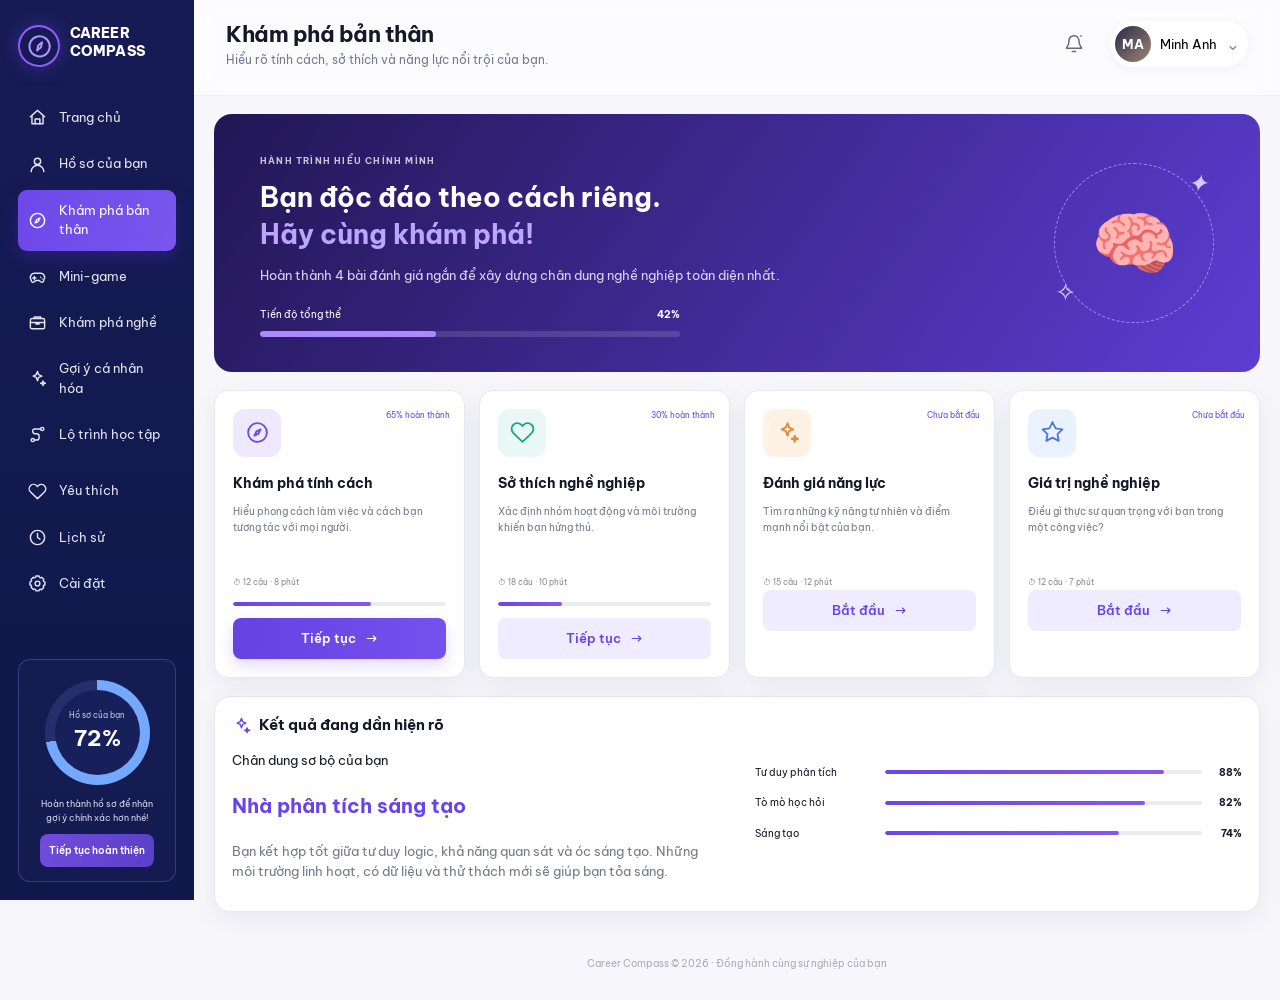
==== frontend/discovery.html @ e7202a78 "first commit" ====
<!doctype html><html lang="vi"><head><meta charset="UTF-8"><meta name="viewport" content="width=device-width,initial-scale=1"><title>Khám phá bản thân | Career Compass</title><link rel="preconnect" href="https://fonts.googleapis.com"><link rel="preconnect" href="https://fonts.gstatic.com" crossorigin><link href="https://fonts.googleapis.com/css2?family=Be+Vietnam+Pro:wght@400;500;600;700;800&display=swap" rel="stylesheet"><link rel="stylesheet" href="assets/css/main.css"></head><body data-page="discovery"><div id="app"></div><script type="module" src="assets/js/app.js"></script></body></html>
---- frontend/assets/css/main.css ----
:root{
  --primary:#6845e8;--primary-dark:#5030ca;--primary-soft:#f0ecff;--navy:#11194c;
  --text:#17172a;--muted:#77788b;--line:#e9e8f1;--bg:#f7f7fb;--white:#fff;
  --green:#19a66f;--orange:#f39a43;--blue:#4d79ec;--red:#e85667;
  --shadow:0 8px 28px rgba(35,31,78,.07);--radius:16px;--sidebar:194px;
}
*{box-sizing:border-box}html{scroll-behavior:smooth}body{margin:0;background:var(--bg);color:var(--text);font:13px/1.55 "Be Vietnam Pro",system-ui,sans-serif}button,input,select{font:inherit}button,a{-webkit-tap-highlight-color:transparent}a{color:inherit;text-decoration:none}.icon{display:inline-block;vertical-align:middle;flex:none}.muted{color:var(--muted)}
.sidebar{position:fixed;inset:0 auto 0 0;width:var(--sidebar);padding:25px 18px 18px;background:linear-gradient(180deg,#171b55,#10194c 72%,#11184b);color:#fff;display:flex;flex-direction:column;z-index:30;overflow-y:auto}.brand{height:57px;display:flex;align-items:flex-start;gap:10px;font-size:14px;font-weight:800;line-height:1.25;letter-spacing:.1px}.brand-mark{width:42px;height:42px;border:2px solid #8f5bff;border-radius:50%;display:grid;place-items:center;color:#b092ff;transform:rotate(-13deg);box-shadow:0 0 20px rgba(132,84,255,.3)}.nav-list{display:flex;flex-direction:column;gap:5px;margin-top:15px}.nav-item{position:relative;display:flex;align-items:center;gap:12px;padding:11px 10px;border-radius:9px;color:#e4e5f4;font-size:12.5px;transition:.2s}.nav-item:hover{background:rgba(255,255,255,.08);transform:translateX(2px)}.nav-item.active{background:linear-gradient(100deg,#6d48e9,#7956ed);color:#fff;box-shadow:0 8px 18px rgba(70,42,190,.35)}.nav-divider{height:5px}.profile-progress{margin-top:auto;border:1px solid rgba(130,128,236,.32);border-radius:12px;padding:20px 10px 14px;text-align:center;background:rgba(50,50,120,.15)}.ring,.big-ring{width:105px;height:105px;margin:0 auto 12px;border-radius:50%;display:grid;place-items:center;background:conic-gradient(#74a9ff 0 72%,rgba(122,158,255,.15) 72%);position:relative}.ring:before,.big-ring:before{content:"";position:absolute;inset:10px;border-radius:50%;background:#17205a}.ring div,.big-ring>*{z-index:1}.ring small{font-size:8px;display:block;color:#c7c9e5}.ring strong{font-size:22px;display:block}.profile-progress p{font-size:9px;color:#d8d9e8}.btn{border:0;border-radius:8px;display:inline-flex;align-items:center;justify-content:center;gap:8px;padding:10px 16px;cursor:pointer;font-weight:600;transition:.2s}.btn:hover{transform:translateY(-1px);filter:brightness(1.03)}.btn:disabled{cursor:not-allowed;transform:none}.btn-primary{color:#fff;background:linear-gradient(100deg,#6541e3,#7651ed);box-shadow:0 6px 15px rgba(104,69,232,.2)}.btn-soft{color:var(--primary);background:var(--primary-soft)}.btn-outline{color:#5d5d70;border:1px solid var(--line);background:#fff}.btn-ghost{background:#fff;border:1px solid var(--line);color:#656479}.btn-white{background:#fff;color:var(--primary)}.btn-glass{color:#fff;background:linear-gradient(100deg,#734bdd,#5a40c8)}.btn-danger{background:#fff0f2;color:var(--red)}.btn-disabled{background:#e9e9ef;color:#9292a2}.btn-block{width:100%}.btn-sm{font-size:10px;padding:9px}.btn-xs{font-size:10px;padding:6px 9px}.btn-center{display:flex;width:max-content;margin:14px auto 0}.text-link{font-size:11px;color:#66647a;display:inline-flex;align-items:center;gap:4px}.main-shell{margin-left:var(--sidebar);min-height:100vh}.topbar{height:96px;padding:21px 32px 17px;display:flex;justify-content:space-between;align-items:flex-start;background:rgba(255,255,255,.66);border-bottom:1px solid rgba(233,232,241,.7);backdrop-filter:blur(10px);position:relative;z-index:10}.heading{display:flex;align-items:center;gap:12px}.heading h1{font-size:22px;line-height:1.2;margin:0 0 4px;letter-spacing:-.5px}.heading p{margin:0;color:var(--muted);font-size:11.5px}.top-actions{display:flex;align-items:center;gap:18px}.icon-btn{border:0;background:transparent;color:#67687c;width:36px;height:36px;border-radius:50%;display:grid;place-items:center;cursor:pointer}.icon-btn:hover{background:#f0eef8}.notification{position:relative}.notification span{width:6px;height:6px;background:#f05b6e;border:2px solid #fff;border-radius:50%;position:absolute;right:8px;top:7px}.user-menu{display:flex;align-items:center;gap:9px;border:0;background:#fff;padding:5px 8px 5px 5px;border-radius:24px;box-shadow:0 2px 12px rgba(40,38,77,.05);cursor:pointer}.avatar,.big-avatar{width:36px;height:36px;border-radius:50%;display:grid;place-items:center;color:#fff;font-weight:700;background:linear-gradient(135deg,#292a4c,#a18472)}.user-menu .caret{font-size:17px;color:#8b8b99}.mobile-menu{display:none}.page-content{padding:18px 20px 30px;max-width:1600px;margin:auto}.card{background:#fff;border:1px solid var(--line);border-radius:var(--radius);box-shadow:var(--shadow);padding:17px;margin-bottom:14px}.card-head{min-height:24px;display:flex;align-items:center;justify-content:space-between;margin-bottom:12px}.card-head h2{margin:0;font-size:14.5px;display:flex;align-items:center;gap:8px}.card-head h2 small{font-weight:400;color:#9a9aa8}.title-icon{color:var(--primary);display:inline-grid}.title-icon.tone-green{color:var(--green)}footer{text-align:center;padding:0 20px 28px;color:#aaaab6;font-size:10px}.toast{position:fixed;z-index:60;right:24px;bottom:24px;background:#252044;color:#fff;border-radius:10px;padding:12px 18px;box-shadow:0 10px 30px #25204444;transform:translateY(80px);opacity:0;transition:.25s}.toast.show{transform:translateY(0);opacity:1}.sidebar-overlay{display:none}

/* Dashboard */
.dashboard-grid{display:grid;grid-template-columns:27% 36% 37%;gap:12px}.dash-left,.dash-middle,.dash-right{min-width:0}.survey-card{min-height:445px}.survey-card .muted{font-size:10px;margin-top:-4px}.step-line{display:flex;justify-content:space-between;margin:17px 0 7px;font-size:10px;color:#67677a}.step-line b{color:var(--primary)}.progress{height:6px;border-radius:9px;background:#ecebf2;overflow:hidden}.progress i{display:block;height:100%;border-radius:inherit;background:linear-gradient(90deg,#6b47e6,#8657ee)}.question{margin-top:19px}.question h3{font-size:12px;margin:0}.question>small{font-size:9px;color:#90909c}.question label{display:flex;align-items:center;gap:8px;padding:8px 6px;border:1px solid #ececf1;border-radius:5px;margin-top:4px;cursor:pointer;font-size:10px}.question label:hover{border-color:#b9a9f7;background:#faf9ff}.question input{accent-color:var(--primary);margin:0}.question .btn{margin-top:14px;font-size:11px}.game-card{min-height:320px}.game-feature{height:210px;background:linear-gradient(135deg,#fafaff,#f2f0ff);border:1px solid #eeedf6;border-radius:10px;padding:13px;position:relative;overflow:hidden}.game-feature h3{font-size:13px;margin:11px 0 4px}.game-feature p{font-size:9px;color:#77788a;margin:0}.pill,.tags span{font-size:8px;background:#f1edff;color:#7362a5;border-radius:4px;padding:4px 7px}.chart-art{display:flex;align-items:flex-end;gap:7px;width:120px;height:64px;border:1px solid #deddea;margin:10px 0 5px;padding:9px}.chart-art i{display:block;width:13px;background:linear-gradient(#ffb05f,#ef8a35)}.chart-art i:nth-child(1){height:20px;background:#5aaf8a}.chart-art i:nth-child(2){height:35px}.chart-art i:nth-child(3){height:26px;background:#77c7c1}.chart-art b{width:34px;height:34px;border-radius:50%;background:conic-gradient(#52aaa0 0 30%,#f6ad50 30% 65%,#6b69c9 65%)}.game-feature small{font-size:8px;color:#88899a}.detective{position:absolute;right:8px;bottom:-1px;font-size:96px;filter:drop-shadow(0 8px 10px #51449e33)}.game-btn{position:absolute;margin:-50px 14px 0;right:2px;font-size:10px}.trend-card{min-height:520px}.tabs{display:flex;gap:4px;flex-wrap:wrap}.tabs button{border:0;background:#f7f6fa;color:#575767;border-radius:6px;padding:7px 11px;font-size:9px;cursor:pointer}.tabs button.active{background:#eee9ff;color:var(--primary);font-weight:700}.table-head{display:grid;grid-template-columns:1fr 80px 90px;color:#858593;font-size:9px;margin-top:16px;padding:0 4px 9px;border-bottom:1px solid #eee}.table-head span:nth-child(n+2){text-align:center}.career-row{min-height:69px;display:grid;grid-template-columns:25px 1fr 72px 87px;gap:7px;align-items:center;border-bottom:1px solid #eee}.rank{width:22px;height:27px;border-radius:6px;display:grid;place-items:center;font-weight:700;color:var(--accent);background:color-mix(in srgb,var(--accent) 10%,white)}.career-info{min-width:0}.career-info strong,.career-info small{display:block;white-space:nowrap;overflow:hidden;text-overflow:ellipsis}.career-info strong{font-size:10px}.career-info small{font-size:8px;color:#9999a6;margin-top:4px}.sparkline{width:68px}.salary{text-align:right}.salary strong,.salary small{display:block;font-size:9px}.salary small{font-size:8px;color:var(--green);margin-top:5px}.market-card{min-height:153px}.market-grid{display:grid;grid-template-columns:repeat(3,1fr);gap:8px}.market-grid>div{border:1px solid #efeff4;border-radius:8px;padding:13px 10px;min-height:92px}.market-grid span{display:block;font-size:8px;color:#7f7f90}.market-grid strong{display:block;font-size:19px;color:#5d52d0;margin:9px 0}.market-grid small{color:var(--green)}.market-grid a{font-size:8px;color:var(--primary);float:right}.chat-card{min-height:421px}.head-actions{color:#777;font-weight:400}.chat-box{height:312px;overflow-y:auto;padding:1px 0 10px;display:flex;flex-direction:column;gap:10px}.message{max-width:70%;font-size:10px;border-radius:10px;padding:13px 12px;position:relative}.message.bot{background:#f5f4f8;align-self:flex-start}.message.me{background:linear-gradient(110deg,#6b48e1,#744ae5);color:#fff;align-self:flex-end}.message time{display:block;text-align:right;font-size:7px;opacity:.65;margin-top:7px}.chat-input{height:38px;border:1px solid #ecebf1;border-radius:20px;display:flex;align-items:center;padding-left:12px}.chat-input input{border:0;outline:0;flex:1;min-width:0;font-size:9px;background:transparent}.chat-input button{width:32px;height:32px;border:0;border-radius:50%;background:var(--primary);color:#fff;display:grid;place-items:center;margin-right:2px;cursor:pointer}.recommend-wrap{min-height:350px}.recommend-card{padding:14px;border-radius:10px;background:linear-gradient(140deg,#f8f6ff,#fff);border:1px solid #e7e2fb}.recommend-top{display:flex;justify-content:space-between;align-items:center}.best-label{font-size:8px;color:#fff;background:#f1a457;padding:4px 8px;border-radius:6px}.match{font-size:9px;color:var(--green);background:#e7f9f1;padding:6px 8px;border-radius:7px}.recommend-card h3{font-size:15px;margin:12px 0 7px}.recommend-card h3 span{font-weight:500}.tags{display:flex;gap:4px;flex-wrap:wrap}.recommend-card h4{font-size:10px;margin:15px 0 8px}.check-list{list-style:none;margin:0 0 10px;padding:0}.check-list li{font-size:9px;margin:7px 0;display:flex;gap:5px}.check-list .icon{color:var(--green)}.strength-card{padding:14px 18px}.skills-strip{display:grid;grid-template-columns:repeat(5,1fr);gap:20px}.skill-mini{display:flex;gap:8px;align-items:center}.skill-mini>span{font-size:20px;background:#f5f4fe;padding:7px;border-radius:8px}.skill-mini>div{min-width:0;flex:1}.skill-mini strong{font-size:9px}.skill-mini small{float:right;font-size:8px}.mini-progress{height:4px;background:#ededf3;border-radius:6px;clear:both}.mini-progress i{height:100%;display:block;background:#6269db;border-radius:6px}

/* Shared inner pages */
.two-col{display:grid;grid-template-columns:1fr 350px;gap:16px}.wide-left{grid-template-columns:minmax(0,1.7fr) minmax(280px,.7fr)}.profile-hero{display:flex;align-items:center;gap:18px;padding:8px}.big-avatar{width:72px;height:72px;font-size:20px}.profile-hero h2{font-size:20px;margin:0 0 5px}.verified{display:inline-grid;place-items:center;width:18px;height:18px;border-radius:50%;font-size:11px;color:white;background:var(--green)}.profile-hero p{margin:0;color:var(--muted)}.profile-tags{display:flex;gap:6px;margin-top:9px}.profile-tags span{background:#f2efff;color:#6447c2;border-radius:15px;padding:4px 8px;font-size:9px}.profile-hero .btn{margin-left:auto}.completion{margin-top:18px;padding:14px;background:#f8f7fe;border-radius:10px}.completion>div:first-child{display:flex;justify-content:space-between;margin-bottom:8px}.completion span{font-size:10px;color:var(--muted)}.info-grid{display:grid;grid-template-columns:repeat(2,1fr);gap:18px}.info-grid div{padding-bottom:12px;border-bottom:1px solid #efeff3}.info-grid span,.info-grid strong{display:block}.info-grid span{font-size:9px;color:var(--muted);margin-bottom:5px}.score-card{text-align:center}.big-ring{width:150px;height:150px;background:conic-gradient(var(--primary) 0 72%,#eeedf5 72%)}.big-ring:before{background:white;inset:13px}.big-ring strong,.big-ring span{position:absolute}.big-ring strong{font-size:30px;top:45px}.big-ring span{top:84px;color:var(--muted);font-size:10px}.profile-check{list-style:none;padding:0;text-align:left;margin:20px 20px 0}.profile-check li{padding:8px;border-bottom:1px solid #eee;color:#888}.profile-check .done{color:var(--green)}.goal-list label{display:flex;gap:10px;border-bottom:1px solid #eee;padding:12px 0}.goal-list input{accent-color:var(--primary)}.goal-list strong,.goal-list small{display:block}.goal-list small{font-size:9px;color:var(--muted);margin-top:4px}
.discovery-hero,.ai-hero,.learning-overview,.career-search-hero{border-radius:18px;margin-bottom:18px;overflow:hidden}.discovery-hero{min-height:235px;padding:35px 46px;display:flex;justify-content:space-between;align-items:center;background:linear-gradient(125deg,#211754,#5d3dd3);color:#fff}.eyebrow{font-size:9px;font-weight:700;letter-spacing:1.2px;opacity:.75}.discovery-hero h2,.career-search-hero h2,.ai-hero h2{font-size:27px;line-height:1.35;margin:10px 0}.discovery-hero h2 em,.career-search-hero h2 em,.ai-hero h2 em{font-style:normal;color:#bca5ff}.discovery-hero p{color:#dbd5f5;max-width:540px}.hero-progress{max-width:420px;margin-top:22px}.hero-progress>span{display:flex;justify-content:space-between;font-size:10px;margin-bottom:8px}.hero-progress .progress{background:#ffffff22}.hero-progress .progress i{background:#a98aff}.hero-orbit{width:160px;height:160px;border:1px dashed #a98aff;border-radius:50%;display:grid;place-items:center;position:relative}.hero-orbit span{font-size:70px}.hero-orbit i,.hero-orbit b{position:absolute;font-size:25px;color:#d7c8ff}.hero-orbit i{top:0;right:5px}.hero-orbit b{bottom:10px;left:0}.test-grid{display:grid;grid-template-columns:repeat(4,1fr);gap:14px;margin-bottom:18px}.test-card{background:#fff;border:1px solid var(--line);border-radius:14px;padding:18px;box-shadow:var(--shadow);position:relative}.test-icon{width:48px;height:48px;display:grid;place-items:center;border-radius:12px;background:#eee9ff;color:#704de0}.test-icon.color-1{background:#e9f8f5;color:#20a483}.test-icon.color-2{background:#fff2e5;color:#e28a38}.test-icon.color-3{background:#eaf2ff;color:#4c79dc}.test-status{position:absolute;right:14px;top:18px;color:var(--primary);font-size:8px}.test-card h3{margin:16px 0 7px;font-size:14px}.test-card p{height:56px;color:var(--muted);font-size:10px}.test-card>small{color:#888;font-size:8px}.test-card .slim{margin:12px 0}.slim{height:4px}.result-preview{display:grid;grid-template-columns:1fr 1fr;gap:35px}.result-preview h3{font-size:20px;color:var(--primary)}.result-preview p{color:var(--muted)}.trait-bars label{display:grid;grid-template-columns:120px 1fr 30px;align-items:center;gap:10px;margin:15px 0;font-size:10px}.trait-bars b{text-align:right}
.stats-row{display:grid;grid-template-columns:repeat(4,1fr);gap:12px;margin-bottom:18px}.stats-row>div{background:#fff;border:1px solid var(--line);border-radius:13px;padding:17px;box-shadow:var(--shadow);display:grid;grid-template-columns:45px 1fr;column-gap:12px}.stat-icon{width:43px;height:43px;grid-row:span 2;border-radius:10px;display:grid;place-items:center}.stat-icon.purple{background:#eee9ff;color:var(--primary)}.stat-icon.blue{background:#eaf2ff;color:var(--blue)}.stat-icon.orange{background:#fff2e5;color:var(--orange)}.stat-icon.green{background:#e7f8f2;color:var(--green)}.stats-row p{margin:0;color:var(--muted);font-size:9px}.stats-row strong{font-size:20px}.filter-row,.browse-head,.saved-toolbar,.history-filter,.section-heading{display:flex;align-items:center;justify-content:space-between;margin:15px 0}.filter-row select,.filter-controls select,.history-filter select,.form-grid select{border:1px solid var(--line);background:#fff;padding:9px 12px;border-radius:8px;color:#666;font-size:10px}.games-grid,.career-grid{display:grid;grid-template-columns:repeat(3,1fr);gap:15px;margin-bottom:20px}.game-tile,.career-card{background:#fff;border:1px solid var(--line);border-radius:14px;overflow:hidden;box-shadow:var(--shadow);transition:.2s}.game-tile:hover,.career-card:hover{transform:translateY(-4px);box-shadow:0 14px 32px rgba(35,31,78,.12)}.game-visual{height:135px;display:grid;place-items:center;position:relative;background:linear-gradient(135deg,#dfd7ff,#f4f1ff)}.gv-1{background:linear-gradient(135deg,#d9edff,#f0f8ff)}.gv-2{background:linear-gradient(135deg,#fff0c9,#fff9eb)}.gv-3{background:linear-gradient(135deg,#d7f5ec,#f0fff9)}.gv-4{background:linear-gradient(135deg,#ffe0ea,#fff5f8)}.gv-5{background:linear-gradient(135deg,#e0e1e8,#f2f2f5)}.game-visual>span{font-size:74px}.game-visual b{position:absolute;top:10px;right:10px;border-radius:15px;background:#fff;padding:5px 9px;font-size:8px;color:var(--primary)}.game-content,.career-body{padding:15px}.game-content h3{margin:10px 0 5px}.game-content p{height:40px;margin:0;color:var(--muted);font-size:9px}.game-meta,.career-stats{display:flex;justify-content:space-between;margin:12px 0;color:#797989;font-size:9px}.achievement-row{display:grid;grid-template-columns:45px 1fr auto 45px 1fr auto;align-items:center;gap:12px}.medal{font-size:30px}.muted-medal{filter:grayscale(.8)}.achievement-row h3,.achievement-row p{margin:0}.achievement-row p{color:var(--muted);font-size:9px}.earned{background:#e8f8f1;color:var(--green);padding:5px 8px;border-radius:12px;font-size:8px}
.career-search-hero{text-align:center;padding:36px;background:linear-gradient(140deg,#f1ecff,#e8f3ff)}.career-search-hero h2 em{color:var(--primary)}.big-search{max-width:650px;margin:22px auto 12px;padding:6px 6px 6px 14px;border-radius:10px;background:#fff;display:flex;align-items:center;box-shadow:0 10px 28px #4e39851c}.big-search .icon{color:#888}.big-search input{flex:1;border:0;outline:0;padding:8px;min-width:0}.popular-search{font-size:9px;color:#888}.popular-search button{border:0;background:transparent;color:var(--primary);cursor:pointer}.category-chips{display:flex;justify-content:center;gap:8px;margin:18px 0}.category-chips button{border:1px solid var(--line);background:#fff;padding:9px 14px;border-radius:20px;color:#666;cursor:pointer}.category-chips button.active{background:var(--primary);color:#fff;border-color:var(--primary)}.browse-head h2,.saved-toolbar h2{margin:0}.browse-head p,.saved-toolbar p{margin:3px 0;color:var(--muted);font-size:10px}.filter-controls{display:flex;gap:8px}.career-cover{height:115px;display:grid;place-items:center;position:relative;background:linear-gradient(135deg,#d9d3ff,#ece9ff);color:#7155d8}.cover-1{background:linear-gradient(135deg,#d7ebff,#eaf6ff);color:#487dd3}.cover-2{background:linear-gradient(135deg,#daf6ee,#eefff9);color:#28a781}.cover-3{background:linear-gradient(135deg,#ffead2,#fff5e9);color:#e58b3c}.career-cover>span{font-size:50px}.save-btn{position:absolute;right:10px;top:10px;width:33px;height:33px;border-radius:50%;border:0;background:#fff;color:#777;display:grid;place-items:center;cursor:pointer}.save-btn.saved{background:var(--primary);color:#fff}.match-line{display:flex;justify-content:space-between;font-size:8px;color:#777}.match-line strong{color:var(--green);background:#eaf9f3;padding:3px 6px;border-radius:5px}.career-body h3{margin:10px 0 4px}.career-body p{font-size:9px;color:var(--muted);margin:0;white-space:nowrap;overflow:hidden;text-overflow:ellipsis}.career-stats .up{color:var(--green)}.load-more{display:flex;margin:20px auto}
.ai-hero{display:flex;align-items:center;gap:22px;padding:28px 32px;color:#fff;background:linear-gradient(120deg,#291762,#7149e5)}.ai-orb{width:64px;height:64px;border-radius:50%;display:grid;place-items:center;background:#ffffff1f;border:1px solid #ffffff30}.ai-hero h2{font-size:24px;margin:5px 0}.ai-hero p{font-size:10px;color:#ded7f6;margin:0}.ai-hero .btn{margin-left:auto;white-space:nowrap}.recommend-layout{display:grid;grid-template-columns:1fr 350px;gap:15px}.primary-recommend .recommend-card{padding:22px}.primary-recommend .recommend-card h3{font-size:20px}.match-radar{height:260px;position:relative}.radar-shape{width:150px;height:150px;position:absolute;left:50%;top:50%;transform:translate(-50%,-50%);background:linear-gradient(135deg,#8564ec99,#5945d355);clip-path:polygon(50% 0,100% 38%,82% 100%,18% 100%,0 38%);border-radius:20px}.match-radar span{position:absolute;font-size:9px}.match-radar span b{display:block;text-align:center;color:var(--primary)}.r1{top:5px;left:43%}.r2{top:70px;right:5px}.r3{bottom:10px;right:30px}.r4{bottom:10px;left:30px}.r5{top:70px;left:5px}.quick-prompts button{display:block;width:100%;text-align:left;border:1px solid var(--line);background:#fff;border-radius:8px;padding:10px;margin:7px 0;font-size:9px;cursor:pointer}.quick-prompts button:hover{border-color:#aa96ef;background:#faf9ff}.explain-grid{display:grid;grid-template-columns:repeat(3,1fr);gap:16px}.explain-grid>div{padding:14px;background:#faf9fd;border-radius:10px}.explain-grid b{font-size:22px;color:#d6cdf7}.explain-grid h3{font-size:12px}.explain-grid p{font-size:9px;color:var(--muted)}.section-title{font-size:17px;margin:18px 0 12px}.alternative-grid{display:grid;grid-template-columns:1fr 1fr;gap:14px}.alternative-grid article{background:#fff;border:1px solid var(--line);box-shadow:var(--shadow);border-radius:13px;padding:17px;display:grid;grid-template-columns:55px 1fr auto;gap:14px;align-items:center}.alt-icon{width:50px;height:50px;border-radius:12px;background:#eeeaff;display:grid;place-items:center;font-size:24px}.alternative-grid small{color:var(--primary);font-size:8px}.alternative-grid h3{margin:2px 0}.alternative-grid p{margin:0;font-size:9px;color:var(--muted)}.alternative-grid>article>strong{color:var(--green);font-size:18px}
.learning-overview{padding:27px 32px;color:#fff;background:linear-gradient(115deg,#39217c,#7250e5);display:flex;justify-content:space-between;align-items:center}.path-badge{font-size:8px;background:#ffffff20;padding:5px 8px;border-radius:5px}.learning-overview h2{font-size:24px;margin:10px 0 4px}.learning-overview p{font-size:9px;color:#ddd6f5}.path-meta{display:flex;gap:18px;font-size:9px;margin-top:16px}.overall-progress{display:flex;align-items:center;gap:18px}.big-ring.small{width:100px;height:100px;background:conic-gradient(#b79cff 0 24%,#ffffff22 24%);margin:0}.big-ring.small:before{background:#5336ae;inset:8px}.big-ring.small strong{font-size:19px;top:28px}.big-ring.small span{color:#ddd5f8;top:56px;font-size:8px}.learning-layout{display:grid;grid-template-columns:1fr 300px;gap:18px}.section-heading h2{font-size:17px}.section-heading span{color:var(--muted);font-size:9px}.learning-timeline{position:relative}.learning-timeline:before{content:"";position:absolute;left:19px;top:20px;bottom:20px;border-left:2px dashed #d8d1ef}.module{display:grid;grid-template-columns:40px 1fr;gap:13px;position:relative;margin-bottom:13px}.module-number{width:40px;height:40px;border-radius:50%;z-index:1;color:#fff;background:var(--primary);display:grid;place-items:center;font-weight:700;border:5px solid var(--bg)}.module.locked .module-number{background:#c6c5ce}.module-card{background:#fff;border:1px solid var(--line);box-shadow:var(--shadow);border-radius:12px;padding:15px;display:grid;grid-template-columns:50px 1fr 170px;gap:14px;align-items:center}.module-icon{width:47px;height:47px;border-radius:10px;background:#f0ecff;display:grid;place-items:center;font-size:24px}.module-info>span{font-size:7px;color:var(--primary)}.module-info h3{margin:2px 0;font-size:13px}.module-info p{margin:0;font-size:9px;color:var(--muted)}.module-meta{display:flex;gap:15px;margin-top:7px;font-size:8px;color:#777}.module-action{text-align:right;color:#777;font-size:8px}.module-action .progress{margin:6px 0}.module-action .btn{font-size:9px;padding:7px}.weekly-goal{text-align:center}.weekly-goal strong{display:block;color:var(--primary);font-size:28px}.weekly-goal span{font-size:9px;color:var(--muted)}.weekly-goal .progress{margin:15px 0}.learn-skills{display:flex;gap:7px;flex-wrap:wrap}.learn-skills span{padding:7px 9px;border-radius:6px;background:#f2efff;color:#684bc4;font-size:9px}
.favorite-tabs{border-bottom:1px solid var(--line);border-radius:0;gap:18px}.favorite-tabs button{background:transparent;padding:10px 3px;border-radius:0}.favorite-tabs button.active{background:transparent;border-bottom:2px solid var(--primary)}.favorite-tabs span{background:#eeeaf9;border-radius:12px;padding:2px 6px;margin-left:4px}.empty-state{text-align:center;padding:70px 20px;border:1px dashed #d8d5e5;border-radius:14px;background:#fff}.empty-state span{color:var(--primary)}.empty-state h3{margin:14px 0 4px}.empty-state p{color:var(--muted)}
.history-layout{display:grid;grid-template-columns:1fr 320px;gap:16px}.activity-timeline article{display:grid;grid-template-columns:43px 1fr 35px;align-items:center;gap:12px;padding:16px 0;border-bottom:1px solid #eee}.activity-timeline article:last-child{border-bottom:0}.activity-icon{width:40px;height:40px;border-radius:10px;display:grid;place-items:center;background:#eee9ff;color:var(--primary)}.activity-icon.ai-1{background:#eaf7ff;color:var(--blue)}.activity-icon.ai-2{background:#fff2e6;color:var(--orange)}.activity-icon.ai-3{background:#e9f8f2;color:var(--green)}.activity-date{font-size:8px;color:#9a9aa7}.activity-timeline h3{margin:2px 0;font-size:11px}.activity-timeline p{margin:0;color:var(--muted);font-size:9px}.history-stats{display:grid;grid-template-columns:repeat(3,1fr);text-align:center}.history-stats div{border-right:1px solid #eee}.history-stats div:last-child{border:0}.history-stats strong,.history-stats span{display:block}.history-stats strong{font-size:16px;color:var(--primary)}.history-stats span{font-size:8px;color:var(--muted)}
.settings-layout{display:grid;grid-template-columns:220px 1fr;gap:16px;align-items:start}.settings-menu{background:#fff;border:1px solid var(--line);box-shadow:var(--shadow);border-radius:13px;padding:8px;display:flex;flex-direction:column}.settings-menu button{border:0;background:#fff;padding:11px;border-radius:7px;display:flex;gap:10px;align-items:center;color:#777;cursor:pointer;text-align:left}.settings-menu button.active{background:#eeeaff;color:var(--primary);font-weight:700}.settings-card{max-width:850px}.settings-section{padding:8px 3px 24px;border-bottom:1px solid #eee;margin-bottom:18px}.settings-section h3{font-size:13px;margin:0 0 16px}.avatar-setting{display:flex;align-items:center;gap:15px;margin-bottom:20px}.avatar-setting .big-avatar{width:58px;height:58px}.avatar-setting p{margin:5px 0;font-size:8px;color:var(--muted)}.form-grid{display:grid;grid-template-columns:1fr 1fr;gap:14px;margin-bottom:18px}.form-grid label{font-size:9px;font-weight:600}.form-grid input,.form-grid select{width:100%;display:block;margin-top:6px;border:1px solid var(--line);border-radius:7px;padding:10px;outline:0}.form-grid input:focus{border-color:#a28df0}.setting-row{display:flex;justify-content:space-between;align-items:center;padding:12px 0;border-bottom:1px solid #f0f0f3}.setting-row strong,.setting-row small{display:block}.setting-row small{font-size:8px;color:var(--muted);margin-top:4px}.toggle{appearance:none;width:39px;height:22px;border-radius:15px;background:#d7d6de;position:relative;cursor:pointer;transition:.2s}.toggle:after{content:"";position:absolute;width:16px;height:16px;top:3px;left:3px;border-radius:50%;background:white;transition:.2s}.toggle:checked{background:var(--primary)}.toggle:checked:after{left:20px}.danger-zone{border:0}.danger-zone p{color:var(--muted);font-size:9px}

.game-card{position:relative}
@media(max-width:1250px){:root{--sidebar:180px}.dashboard-grid{grid-template-columns:1fr 1fr}.dash-right{grid-column:1/-1;display:grid;grid-template-columns:1fr 1fr;gap:12px}.skills-strip{grid-template-columns:repeat(3,1fr)}.test-grid{grid-template-columns:repeat(2,1fr)}.recommend-layout{grid-template-columns:1fr 310px}}
@media(max-width:980px){:root{--sidebar:0px}.sidebar{transform:translateX(-100%);width:230px;transition:.25s}.sidebar-open .sidebar{transform:translateX(0)}.sidebar-overlay{position:fixed;inset:0;background:#16132c77;z-index:25}.sidebar-open .sidebar-overlay{display:block}.mobile-menu{display:grid}.topbar{height:auto;min-height:88px;padding:20px}.page-content{padding:15px}.dashboard-grid{grid-template-columns:1fr 1fr}.dash-right{grid-template-columns:1fr 1fr}.two-col,.wide-left,.learning-layout,.history-layout{grid-template-columns:1fr}.games-grid,.career-grid{grid-template-columns:repeat(2,1fr)}.stats-row{grid-template-columns:repeat(2,1fr)}.recommend-layout{grid-template-columns:1fr}.learning-layout aside{display:grid;grid-template-columns:repeat(3,1fr);gap:10px}.settings-layout{grid-template-columns:180px 1fr}}
@media(max-width:720px){.topbar{align-items:center}.heading h1{font-size:17px}.heading p{display:none}.user-menu span:not(.avatar){display:none}.top-actions{gap:4px}.page-content{padding:10px}.dashboard-grid,.dash-right{display:block}.skills-strip{grid-template-columns:1fr 1fr}.test-grid,.games-grid,.career-grid,.alternative-grid{grid-template-columns:1fr}.discovery-hero{padding:25px}.hero-orbit{display:none}.result-preview{grid-template-columns:1fr}.stats-row{grid-template-columns:1fr 1fr}.achievement-row{grid-template-columns:40px 1fr auto}.achievement-row>*:nth-child(n+4){display:none}.career-search-hero{padding:28px 15px}.career-search-hero h2,.discovery-hero h2,.ai-hero h2{font-size:20px}.popular-search{display:none}.category-chips{justify-content:flex-start;overflow-x:auto}.category-chips button{white-space:nowrap}.browse-head,.saved-toolbar{align-items:flex-start;gap:10px}.filter-controls{flex-direction:column}.ai-hero{align-items:flex-start;flex-wrap:wrap;padding:24px}.ai-hero .btn{margin-left:0}.explain-grid{grid-template-columns:1fr}.learning-overview{align-items:flex-start;flex-direction:column;gap:20px}.overall-progress{width:100%;justify-content:space-between}.learning-layout aside{display:block}.module-card{grid-template-columns:45px 1fr}.module-action{grid-column:2;text-align:left}.history-filter{align-items:flex-start;gap:10px}.settings-layout{grid-template-columns:1fr}.settings-menu{flex-direction:row;overflow-x:auto}.settings-menu button{white-space:nowrap}.form-grid{grid-template-columns:1fr}.profile-hero{flex-wrap:wrap}.profile-hero .btn{margin-left:0}.info-grid{grid-template-columns:1fr}.two-col{display:block}.card{border-radius:12px}.market-grid{grid-template-columns:1fr 1fr}.market-grid>div:last-child{grid-column:1/-1}.career-row{grid-template-columns:24px 1fr 65px}.career-row .sparkline{display:none}.table-head{grid-template-columns:1fr 75px}.table-head span:nth-child(2){display:none}.profile-progress{display:none}}
@media(max-width:450px){.stats-row{grid-template-columns:1fr}.skills-strip{grid-template-columns:1fr}.top-actions .notification{display:none}.game-feature{height:190px}.detective{font-size:72px}.test-grid{grid-template-columns:1fr}.filter-row{align-items:flex-start;gap:10px;flex-direction:column}.history-filter{flex-direction:column}.alternative-grid article{grid-template-columns:48px 1fr}.alternative-grid article>strong{grid-column:2}.path-meta{flex-wrap:wrap}.overall-progress{align-items:flex-end}.module{grid-template-columns:32px 1fr;gap:8px}.module-number{width:32px;height:32px}.learning-timeline:before{left:15px}.module-card{padding:12px}.achievement-row{grid-template-columns:40px 1fr}.earned{display:none}}
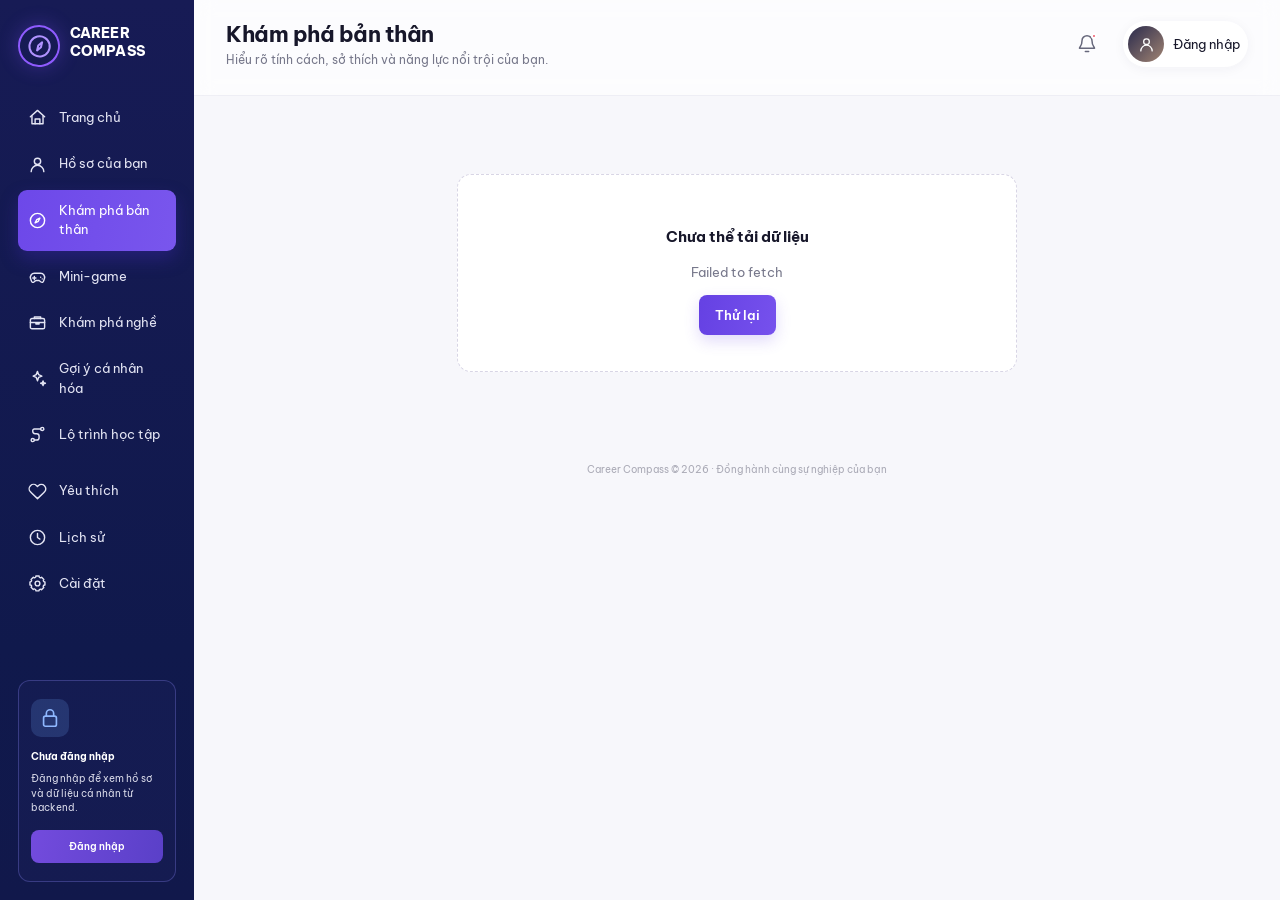
==== commit d7533702: "login" ====
--- a/frontend/discovery.html
+++ b/frontend/discovery.html
@@ -1 +1 @@
-<!doctype html><html lang="vi"><head><meta charset="UTF-8"><meta name="viewport" content="width=device-width,initial-scale=1"><title>Khám phá bản thân | Career Compass</title><link rel="preconnect" href="https://fonts.googleapis.com"><link rel="preconnect" href="https://fonts.gstatic.com" crossorigin><link href="https://fonts.googleapis.com/css2?family=Be+Vietnam+Pro:wght@400;500;600;700;800&display=swap" rel="stylesheet"><link rel="stylesheet" href="assets/css/main.css"></head><body data-page="discovery"><div id="app"></div><script type="module" src="assets/js/app.js"></script></body></html>
+<!doctype html><html lang="vi"><head><meta charset="UTF-8"><meta name="viewport" content="width=device-width,initial-scale=1"><title>Khám phá bản thân | Career Compass</title><link rel="icon" href="favicon.svg" type="image/svg+xml"><link rel="preconnect" href="https://fonts.googleapis.com"><link rel="preconnect" href="https://fonts.gstatic.com" crossorigin><link href="https://fonts.googleapis.com/css2?family=Be+Vietnam+Pro:wght@400;500;600;700;800&display=swap" rel="stylesheet"><link rel="stylesheet" href="assets/css/main.css"></head><body data-page="discovery"><div id="app"></div><script type="module" src="assets/js/app.js"></script></body></html>
--- a/frontend/assets/css/main.css
+++ b/frontend/assets/css/main.css
@@ -21,8 +21,13 @@
 .history-layout{display:grid;grid-template-columns:1fr 320px;gap:16px}.activity-timeline article{display:grid;grid-template-columns:43px 1fr 35px;align-items:center;gap:12px;padding:16px 0;border-bottom:1px solid #eee}.activity-timeline article:last-child{border-bottom:0}.activity-icon{width:40px;height:40px;border-radius:10px;display:grid;place-items:center;background:#eee9ff;color:var(--primary)}.activity-icon.ai-1{background:#eaf7ff;color:var(--blue)}.activity-icon.ai-2{background:#fff2e6;color:var(--orange)}.activity-icon.ai-3{background:#e9f8f2;color:var(--green)}.activity-date{font-size:8px;color:#9a9aa7}.activity-timeline h3{margin:2px 0;font-size:11px}.activity-timeline p{margin:0;color:var(--muted);font-size:9px}.history-stats{display:grid;grid-template-columns:repeat(3,1fr);text-align:center}.history-stats div{border-right:1px solid #eee}.history-stats div:last-child{border:0}.history-stats strong,.history-stats span{display:block}.history-stats strong{font-size:16px;color:var(--primary)}.history-stats span{font-size:8px;color:var(--muted)}
 .settings-layout{display:grid;grid-template-columns:220px 1fr;gap:16px;align-items:start}.settings-menu{background:#fff;border:1px solid var(--line);box-shadow:var(--shadow);border-radius:13px;padding:8px;display:flex;flex-direction:column}.settings-menu button{border:0;background:#fff;padding:11px;border-radius:7px;display:flex;gap:10px;align-items:center;color:#777;cursor:pointer;text-align:left}.settings-menu button.active{background:#eeeaff;color:var(--primary);font-weight:700}.settings-card{max-width:850px}.settings-section{padding:8px 3px 24px;border-bottom:1px solid #eee;margin-bottom:18px}.settings-section h3{font-size:13px;margin:0 0 16px}.avatar-setting{display:flex;align-items:center;gap:15px;margin-bottom:20px}.avatar-setting .big-avatar{width:58px;height:58px}.avatar-setting p{margin:5px 0;font-size:8px;color:var(--muted)}.form-grid{display:grid;grid-template-columns:1fr 1fr;gap:14px;margin-bottom:18px}.form-grid label{font-size:9px;font-weight:600}.form-grid input,.form-grid select{width:100%;display:block;margin-top:6px;border:1px solid var(--line);border-radius:7px;padding:10px;outline:0}.form-grid input:focus{border-color:#a28df0}.setting-row{display:flex;justify-content:space-between;align-items:center;padding:12px 0;border-bottom:1px solid #f0f0f3}.setting-row strong,.setting-row small{display:block}.setting-row small{font-size:8px;color:var(--muted);margin-top:4px}.toggle{appearance:none;width:39px;height:22px;border-radius:15px;background:#d7d6de;position:relative;cursor:pointer;transition:.2s}.toggle:after{content:"";position:absolute;width:16px;height:16px;top:3px;left:3px;border-radius:50%;background:white;transition:.2s}.toggle:checked{background:var(--primary)}.toggle:checked:after{left:20px}.danger-zone{border:0}.danger-zone p{color:var(--muted);font-size:9px}
 
+/* Auth */
+.auth-page{min-height:100vh;padding:28px;display:grid;place-items:center;background:linear-gradient(135deg,#f7f7fb 0%,#eef5ff 45%,#f2edff 100%)}.auth-brand{position:fixed;left:28px;top:24px;display:flex;align-items:flex-start;gap:10px;color:var(--navy);font-size:14px;font-weight:800;line-height:1.25}.auth-panel{width:min(960px,100%);display:grid;grid-template-columns:1fr 390px;gap:34px;align-items:center}.auth-copy h1{font-size:42px;line-height:1.12;margin:12px 0 14px;color:#17172a}.auth-copy p{max-width:520px;margin:0;color:var(--muted);font-size:14px}.auth-card{background:#fff;border:1px solid var(--line);border-radius:16px;box-shadow:0 18px 50px rgba(35,31,78,.12);padding:26px}.auth-card h2{font-size:22px;margin:0 0 20px}.auth-card label{display:block;margin-bottom:13px;font-size:10px;font-weight:700;color:#55566b}.auth-card input{width:100%;display:block;margin-top:7px;border:1px solid var(--line);border-radius:9px;padding:12px 13px;outline:0;background:#fff}.auth-card input:focus{border-color:#9278ee;box-shadow:0 0 0 3px #eee9ff}.auth-card .btn{margin-top:6px}.auth-switch{margin:16px 0 0;text-align:center;color:var(--muted);font-size:11px}.auth-switch a{color:var(--primary);font-weight:700}.form-message{min-height:18px;margin:10px 0 0;color:var(--red);font-size:10px}
+
 .game-card{position:relative}
 @media(max-width:1250px){:root{--sidebar:180px}.dashboard-grid{grid-template-columns:1fr 1fr}.dash-right{grid-column:1/-1;display:grid;grid-template-columns:1fr 1fr;gap:12px}.skills-strip{grid-template-columns:repeat(3,1fr)}.test-grid{grid-template-columns:repeat(2,1fr)}.recommend-layout{grid-template-columns:1fr 310px}}
 @media(max-width:980px){:root{--sidebar:0px}.sidebar{transform:translateX(-100%);width:230px;transition:.25s}.sidebar-open .sidebar{transform:translateX(0)}.sidebar-overlay{position:fixed;inset:0;background:#16132c77;z-index:25}.sidebar-open .sidebar-overlay{display:block}.mobile-menu{display:grid}.topbar{height:auto;min-height:88px;padding:20px}.page-content{padding:15px}.dashboard-grid{grid-template-columns:1fr 1fr}.dash-right{grid-template-columns:1fr 1fr}.two-col,.wide-left,.learning-layout,.history-layout{grid-template-columns:1fr}.games-grid,.career-grid{grid-template-columns:repeat(2,1fr)}.stats-row{grid-template-columns:repeat(2,1fr)}.recommend-layout{grid-template-columns:1fr}.learning-layout aside{display:grid;grid-template-columns:repeat(3,1fr);gap:10px}.settings-layout{grid-template-columns:180px 1fr}}
-@media(max-width:720px){.topbar{align-items:center}.heading h1{font-size:17px}.heading p{display:none}.user-menu span:not(.avatar){display:none}.top-actions{gap:4px}.page-content{padding:10px}.dashboard-grid,.dash-right{display:block}.skills-strip{grid-template-columns:1fr 1fr}.test-grid,.games-grid,.career-grid,.alternative-grid{grid-template-columns:1fr}.discovery-hero{padding:25px}.hero-orbit{display:none}.result-preview{grid-template-columns:1fr}.stats-row{grid-template-columns:1fr 1fr}.achievement-row{grid-template-columns:40px 1fr auto}.achievement-row>*:nth-child(n+4){display:none}.career-search-hero{padding:28px 15px}.career-search-hero h2,.discovery-hero h2,.ai-hero h2{font-size:20px}.popular-search{display:none}.category-chips{justify-content:flex-start;overflow-x:auto}.category-chips button{white-space:nowrap}.browse-head,.saved-toolbar{align-items:flex-start;gap:10px}.filter-controls{flex-direction:column}.ai-hero{align-items:flex-start;flex-wrap:wrap;padding:24px}.ai-hero .btn{margin-left:0}.explain-grid{grid-template-columns:1fr}.learning-overview{align-items:flex-start;flex-direction:column;gap:20px}.overall-progress{width:100%;justify-content:space-between}.learning-layout aside{display:block}.module-card{grid-template-columns:45px 1fr}.module-action{grid-column:2;text-align:left}.history-filter{align-items:flex-start;gap:10px}.settings-layout{grid-template-columns:1fr}.settings-menu{flex-direction:row;overflow-x:auto}.settings-menu button{white-space:nowrap}.form-grid{grid-template-columns:1fr}.profile-hero{flex-wrap:wrap}.profile-hero .btn{margin-left:0}.info-grid{grid-template-columns:1fr}.two-col{display:block}.card{border-radius:12px}.market-grid{grid-template-columns:1fr 1fr}.market-grid>div:last-child{grid-column:1/-1}.career-row{grid-template-columns:24px 1fr 65px}.career-row .sparkline{display:none}.table-head{grid-template-columns:1fr 75px}.table-head span:nth-child(2){display:none}.profile-progress{display:none}}
+@media(max-width:720px){.topbar{align-items:center}.heading h1{font-size:17px}.heading p{display:none}.user-menu span:not(.avatar){display:none}.top-actions{gap:4px}.page-content{padding:10px}.dashboard-grid,.dash-right{display:block}.skills-strip{grid-template-columns:1fr 1fr}.test-grid,.games-grid,.career-grid,.alternative-grid{grid-template-columns:1fr}.discovery-hero{padding:25px}.hero-orbit{display:none}.result-preview{grid-template-columns:1fr}.stats-row{grid-template-columns:1fr 1fr}.achievement-row{grid-template-columns:40px 1fr auto}.achievement-row>*:nth-child(n+4){display:none}.career-search-hero{padding:28px 15px}.career-search-hero h2,.discovery-hero h2,.ai-hero h2{font-size:20px}.popular-search{display:none}.category-chips{justify-content:flex-start;overflow-x:auto}.category-chips button{white-space:nowrap}.browse-head,.saved-toolbar{align-items:flex-start;gap:10px}.filter-controls{flex-direction:column}.ai-hero{align-items:flex-start;flex-wrap:wrap;padding:24px}.ai-hero .btn{margin-left:0}.explain-grid{grid-template-columns:1fr}.learning-overview{align-items:flex-start;flex-direction:column;gap:20px}.overall-progress{width:100%;justify-content:space-between}.learning-layout aside{display:block}.module-card{grid-template-columns:45px 1fr}.module-action{grid-column:2;text-align:left}.history-filter{align-items:flex-start;gap:10px}.settings-layout{grid-template-columns:1fr}.settings-menu{flex-direction:row;overflow-x:auto}.settings-menu button{white-space:nowrap}.form-grid{grid-template-columns:1fr}.profile-hero{flex-wrap:wrap}.profile-hero .btn{margin-left:0}.info-grid{grid-template-columns:1fr}.two-col{display:block}.card{border-radius:12px}.market-grid{grid-template-columns:1fr 1fr}.market-grid>div:last-child{grid-column:1/-1}.career-row{grid-template-columns:24px 1fr 65px}.career-row .sparkline{display:none}.table-head{grid-template-columns:1fr 75px}.table-head span:nth-child(2){display:none}.profile-progress{display:none}.auth-page{padding:82px 14px 18px;place-items:start center}.auth-brand{left:16px;top:16px}.auth-panel{grid-template-columns:1fr;gap:22px}.auth-copy h1{font-size:28px}.auth-card{padding:20px;border-radius:12px}}
 @media(max-width:450px){.stats-row{grid-template-columns:1fr}.skills-strip{grid-template-columns:1fr}.top-actions .notification{display:none}.game-feature{height:190px}.detective{font-size:72px}.test-grid{grid-template-columns:1fr}.filter-row{align-items:flex-start;gap:10px;flex-direction:column}.history-filter{flex-direction:column}.alternative-grid article{grid-template-columns:48px 1fr}.alternative-grid article>strong{grid-column:2}.path-meta{flex-wrap:wrap}.overall-progress{align-items:flex-end}.module{grid-template-columns:32px 1fr;gap:8px}.module-number{width:32px;height:32px}.learning-timeline:before{left:15px}.module-card{padding:12px}.achievement-row{grid-template-columns:40px 1fr}.earned{display:none}}
+.skeleton-grid{display:grid;grid-template-columns:repeat(auto-fit,minmax(220px,1fr));gap:18px}.skeleton-card{min-height:180px;padding:22px;border-radius:18px;background:#fff}.skeleton-card i,.skeleton-card span{display:block;height:18px;margin-bottom:16px;border-radius:9px;background:linear-gradient(90deg,#eef1f7 25%,#f8f9fc 50%,#eef1f7 75%);background-size:200% 100%;animation:skeleton-loading 1.4s infinite}.skeleton-card i{width:48px;height:48px}.skeleton-card span:last-child{width:65%}@keyframes skeleton-loading{to{background-position:-200% 0}}.api-error{max-width:560px;margin:60px auto;padding:36px;text-align:center}
+.sidebar-status{padding:18px 12px;text-align:left}.sidebar-status .status-icon{width:38px;height:38px;border-radius:10px;display:grid;place-items:center;margin-bottom:12px;background:rgba(116,169,255,.18);color:#8fb8ff}.sidebar-status small{display:block;font-size:10px;font-weight:700;color:#fff}.sidebar-status p{font-size:10px;line-height:1.45;margin:8px 0 14px;color:#d8d9e8}.sidebar-status .btn{width:100%}
